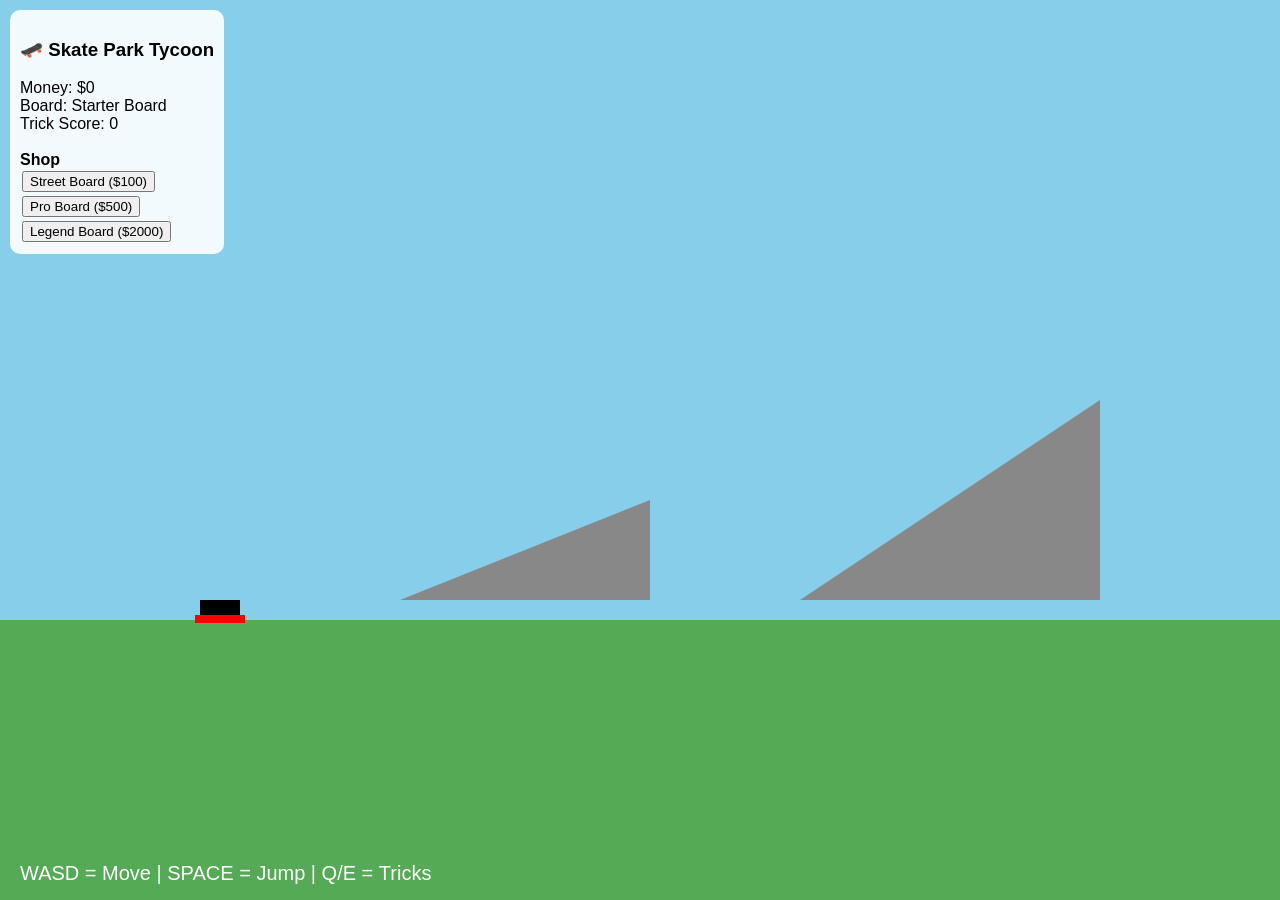
==== index.html @ b14d443d "index.html" ====
<!DOCTYPE html>
<html>
<head>
<meta charset="UTF-8">
<title>Skate Park Tycoon</title>
<style>
body{
    margin:0;
    background:#87CEEB;
    overflow:hidden;
    font-family:Arial;
}
#ui{
    position:absolute;
    top:10px;
    left:10px;
    background:rgba(255,255,255,0.9);
    padding:10px;
    border-radius:10px;
}
button{
    margin:2px;
}
canvas{
    display:block;
}
</style>
</head>
<body>

<div id="ui">
    <h3>🛹 Skate Park Tycoon</h3>
    Money: $<span id="money">0</span><br>
    Board: <span id="boardName">Starter Board</span><br>
    Trick Score: <span id="score">0</span><br><br>

    <b>Shop</b><br>
    <button onclick="buyBoard(1)">Street Board ($100)</button><br>
    <button onclick="buyBoard(2)">Pro Board ($500)</button><br>
    <button onclick="buyBoard(3)">Legend Board ($2000)</button>
</div>

<canvas id="game"></canvas>

<script>
const canvas = document.getElementById("game");
const ctx = canvas.getContext("2d");

canvas.width = window.innerWidth;
canvas.height = window.innerHeight;

let money = 0;
let trickScore = 0;

let boardMultiplier = 1;
let boardName = "Starter Board";

const player = {
    x: 100,
    y: 300,
    w: 40,
    h: 20,
    speed: 0,
    vy: 0,
    grounded: false
};

const keys = {};

document.addEventListener("keydown", e=>{
    keys[e.key.toLowerCase()] = true;

    if(e.key === " " && player.grounded){
        player.vy = -12;
        player.grounded = false;
    }

    // Tricks while in air
    if(!player.grounded){
        if(e.key.toLowerCase() === "q"){
            trickScore += 50 * boardMultiplier;
        }

        if(e.key.toLowerCase() === "e"){
            trickScore += 75 * boardMultiplier;
        }
    }
});

document.addEventListener("keyup", e=>{
    keys[e.key.toLowerCase()] = false;
});

const ramps = [
    {x:300,y:500,w:250,h:100},
    {x:700,y:400,w:300,h:200},
    {x:1200,y:300,w:350,h:300},
    {x:1800,y:450,w:300,h:150},
    {x:2400,y:250,w:500,h:350}
];

let cameraX = 0;

function buyBoard(type){

    if(type===1 && money>=100){
        money-=100;
        boardMultiplier=2;
        boardName="Street Board";
    }

    if(type===2 && money>=500){
        money-=500;
        boardMultiplier=4;
        boardName="Pro Board";
    }

    if(type===3 && money>=2000){
        money-=2000;
        boardMultiplier=8;
        boardName="Legend Board";
    }

    updateUI();
}

function updateUI(){
    document.getElementById("money").textContent=Math.floor(money);
    document.getElementById("score").textContent=Math.floor(trickScore);
    document.getElementById("boardName").textContent=boardName;
}

function update(){

    if(keys["d"]) player.speed += 0.2;
    if(keys["a"]) player.speed -= 0.2;

    player.speed *= 0.98;

    player.x += player.speed;

    player.vy += 0.6;
    player.y += player.vy;

    let ground = 600;

    ramps.forEach(r=>{
        if(
            player.x + player.w > r.x &&
            player.x < r.x + r.w
        ){
            let progress = (player.x-r.x)/r.w;
            let rampHeight = r.y + r.h - (progress*r.h);

            if(player.y + player.h > rampHeight){
                ground = Math.min(ground,rampHeight-player.h);
            }
        }
    });

    if(player.y > ground){
        if(!player.grounded && trickScore>0){
            money += trickScore;
            trickScore = 0;
        }

        player.y = ground;
        player.vy = 0;
        player.grounded = true;
    }

    cameraX = player.x - 200;

    updateUI();
}

function draw(){

    ctx.clearRect(0,0,canvas.width,canvas.height);

    // sky
    ctx.fillStyle="#87CEEB";
    ctx.fillRect(0,0,canvas.width,canvas.height);

    ctx.save();
    ctx.translate(-cameraX,0);

    // ground
    ctx.fillStyle="#55aa55";
    ctx.fillRect(-1000,620,10000,500);

    // ramps
    ramps.forEach(r=>{
        ctx.fillStyle="#888";
        ctx.beginPath();
        ctx.moveTo(r.x,r.y+r.h);
        ctx.lineTo(r.x+r.w,r.y+r.h);
        ctx.lineTo(r.x+r.w,r.y);
        ctx.closePath();
        ctx.fill();
    });

    // player
    ctx.fillStyle="black";
    ctx.fillRect(player.x,player.y,player.w,player.h);

    // skateboard
    ctx.fillStyle="red";
    ctx.fillRect(player.x-5,player.y+15,50,8);

    ctx.restore();

    // controls
    ctx.fillStyle="white";
    ctx.font="20px Arial";
    ctx.fillText("WASD = Move | SPACE = Jump | Q/E = Tricks",20,canvas.height-20);
}

function gameLoop(){
    update();
    draw();
    requestAnimationFrame(gameLoop);
}

gameLoop();
</script>

</body>
</html>
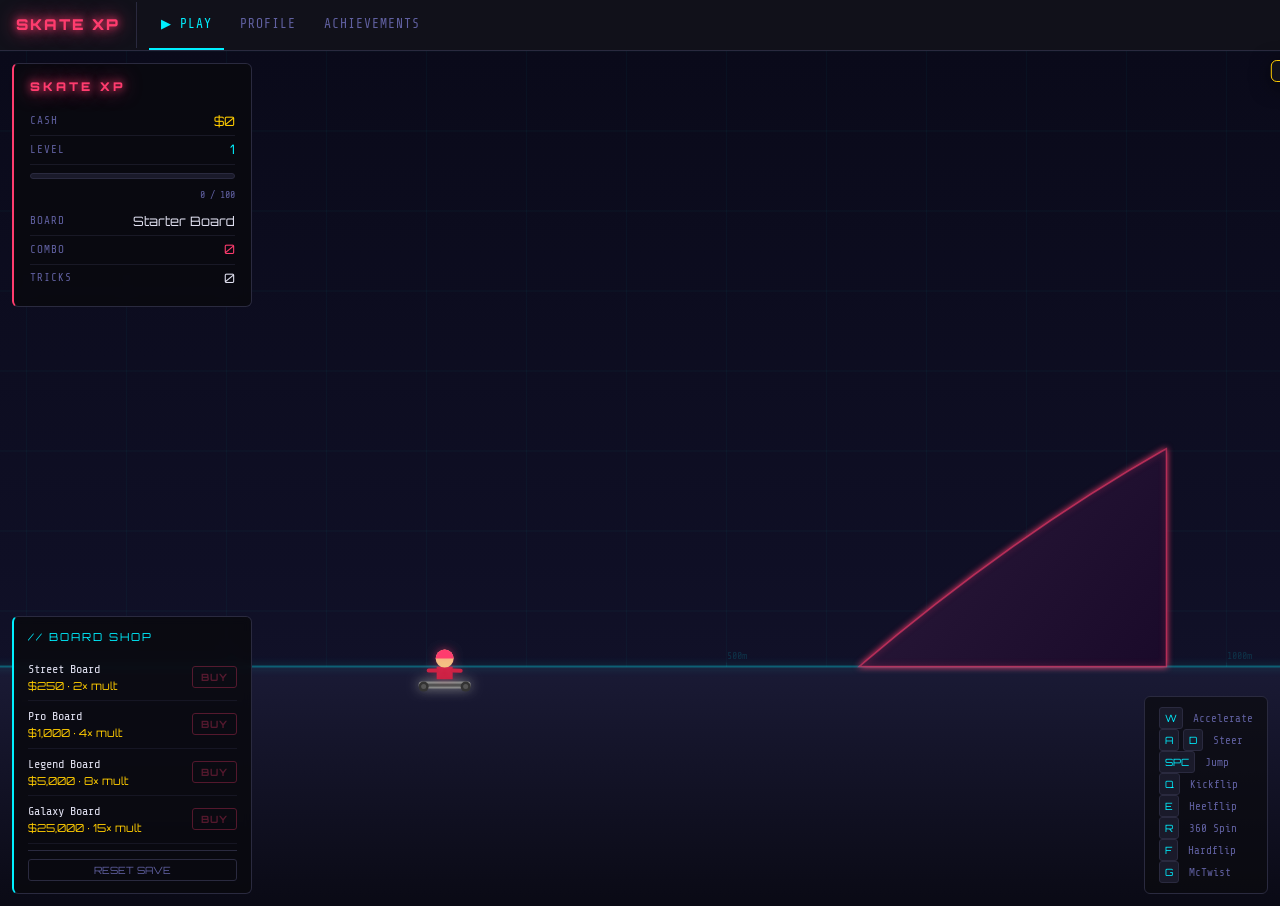
==== commit c007f4bb: "Merge pull request #1 from CameronCodesStuff/main Slight improvments" ====
--- a/index.html
+++ b/index.html
@@ -1,229 +1,114 @@
 <!DOCTYPE html>
-<html>
+<html lang="en">
 <head>
 <meta charset="UTF-8">
-<title>Skate Park Tycoon</title>
-<style>
-body{
-    margin:0;
-    background:#87CEEB;
-    overflow:hidden;
-    font-family:Arial;
-}
-#ui{
-    position:absolute;
-    top:10px;
-    left:10px;
-    background:rgba(255,255,255,0.9);
-    padding:10px;
-    border-radius:10px;
-}
-button{
-    margin:2px;
-}
-canvas{
-    display:block;
-}
-</style>
+<meta name="viewport" content="width=device-width, initial-scale=1">
+<title>Skate XP — Play</title>
+<link rel="stylesheet" href="style.css">
 </head>
 <body>
 
-<div id="ui">
-    <h3>🛹 Skate Park Tycoon</h3>
-    Money: $<span id="money">0</span><br>
-    Board: <span id="boardName">Starter Board</span><br>
-    Trick Score: <span id="score">0</span><br><br>
+<nav class="nav">
+  <div class="nav-logo">SKATE XP</div>
+  <a href="index.html" class="active">▶ PLAY</a>
+  <a href="profile.html">PROFILE</a>
+  <a href="achievements.html">ACHIEVEMENTS</a>
+</nav>
 
-    <b>Shop</b><br>
-    <button onclick="buyBoard(1)">Street Board ($100)</button><br>
-    <button onclick="buyBoard(2)">Pro Board ($500)</button><br>
-    <button onclick="buyBoard(3)">Legend Board ($2000)</button>
+<div id="game-wrap">
+  <canvas id="game-canvas"></canvas>
+
+  
+  <div id="hud">
+    <div class="hud-title">SKATE XP</div>
+
+    <div class="hud-row">
+      <span class="hud-label">Cash</span>
+      <span class="hud-value gold" id="hud-money">$0</span>
+    </div>
+
+    <div class="hud-row">
+      <span class="hud-label">Level</span>
+      <span class="hud-value cyan" id="hud-level">1</span>
+    </div>
+
+    <div class="xp-bar-wrap" title="XP Progress">
+      <div class="xp-bar-fill" id="xp-bar" style="width:0%"></div>
+    </div>
+    <div style="font-size:10px;color:var(--text-dim);text-align:right;margin-bottom:6px" id="hud-xp">0 / 100</div>
+
+    <div class="hud-row">
+      <span class="hud-label">Board</span>
+      <span class="hud-value" id="hud-board">Starter Board</span>
+    </div>
+
+    <div class="hud-row">
+      <span class="hud-label">Combo</span>
+      <span class="hud-value red" id="hud-combo">0</span>
+    </div>
+
+    <div class="hud-row">
+      <span class="hud-label">Tricks</span>
+      <span class="hud-value" id="hud-tricks">0</span>
+    </div>
+  </div>
+
+  
+  <div id="shop-panel">
+    <div class="shop-title">// BOARD SHOP</div>
+
+    <div class="shop-item">
+      <div>
+        <div class="shop-item-name">Street Board</div>
+        <div class="shop-item-price">$250 · 2× mult</div>
+      </div>
+      <button id="buy-board-1" onclick="buyBoard(1)">BUY</button>
+    </div>
+
+    <div class="shop-item">
+      <div>
+        <div class="shop-item-name">Pro Board</div>
+        <div class="shop-item-price">$1,000 · 4× mult</div>
+      </div>
+      <button id="buy-board-2" onclick="buyBoard(2)">BUY</button>
+    </div>
+
+    <div class="shop-item">
+      <div>
+        <div class="shop-item-name">Legend Board</div>
+        <div class="shop-item-price">$5,000 · 8× mult</div>
+      </div>
+      <button id="buy-board-3" onclick="buyBoard(3)">BUY</button>
+    </div>
+
+    <div class="shop-item">
+      <div>
+        <div class="shop-item-name">Galaxy Board</div>
+        <div class="shop-item-price">$25,000 · 15× mult</div>
+      </div>
+      <button id="buy-board-4" onclick="buyBoard(4)">BUY</button>
+    </div>
+
+    <div style="padding-top:8px;border-top:1px solid var(--border);margin-top:6px">
+      <button onclick="resetSave()" style="font-family:var(--font-hud);font-size:10px;background:transparent;border:1px solid var(--border);color:var(--text-dim);padding:4px 8px;border-radius:3px;cursor:pointer;width:100%">RESET SAVE</button>
+    </div>
+  </div>
+
+  
+  <div id="controls-hint">
+    <span class="key">W</span> Accelerate<br>
+    <span class="key">A</span><span class="key">D</span> Steer<br>
+    <span class="key">SPC</span> Jump<br>
+    <span class="key">Q</span> Kickflip<br>
+    <span class="key">E</span> Heelflip<br>
+    <span class="key">R</span> 360 Spin<br>
+    <span class="key">F</span> Hardflip<br>
+    <span class="key">G</span> McTwist
+  </div>
 </div>
 
-<canvas id="game"></canvas>
+<div id="toast"></div>
 
-<script>
-const canvas = document.getElementById("game");
-const ctx = canvas.getContext("2d");
-
-canvas.width = window.innerWidth;
-canvas.height = window.innerHeight;
-
-let money = 0;
-let trickScore = 0;
-
-let boardMultiplier = 1;
-let boardName = "Starter Board";
-
-const player = {
-    x: 100,
-    y: 300,
-    w: 40,
-    h: 20,
-    speed: 0,
-    vy: 0,
-    grounded: false
-};
-
-const keys = {};
-
-document.addEventListener("keydown", e=>{
-    keys[e.key.toLowerCase()] = true;
-
-    if(e.key === " " && player.grounded){
-        player.vy = -12;
-        player.grounded = false;
-    }
-
-    // Tricks while in air
-    if(!player.grounded){
-        if(e.key.toLowerCase() === "q"){
-            trickScore += 50 * boardMultiplier;
-        }
-
-        if(e.key.toLowerCase() === "e"){
-            trickScore += 75 * boardMultiplier;
-        }
-    }
-});
-
-document.addEventListener("keyup", e=>{
-    keys[e.key.toLowerCase()] = false;
-});
-
-const ramps = [
-    {x:300,y:500,w:250,h:100},
-    {x:700,y:400,w:300,h:200},
-    {x:1200,y:300,w:350,h:300},
-    {x:1800,y:450,w:300,h:150},
-    {x:2400,y:250,w:500,h:350}
-];
-
-let cameraX = 0;
-
-function buyBoard(type){
-
-    if(type===1 && money>=100){
-        money-=100;
-        boardMultiplier=2;
-        boardName="Street Board";
-    }
-
-    if(type===2 && money>=500){
-        money-=500;
-        boardMultiplier=4;
-        boardName="Pro Board";
-    }
-
-    if(type===3 && money>=2000){
-        money-=2000;
-        boardMultiplier=8;
-        boardName="Legend Board";
-    }
-
-    updateUI();
-}
-
-function updateUI(){
-    document.getElementById("money").textContent=Math.floor(money);
-    document.getElementById("score").textContent=Math.floor(trickScore);
-    document.getElementById("boardName").textContent=boardName;
-}
-
-function update(){
-
-    if(keys["d"]) player.speed += 0.2;
-    if(keys["a"]) player.speed -= 0.2;
-
-    player.speed *= 0.98;
-
-    player.x += player.speed;
-
-    player.vy += 0.6;
-    player.y += player.vy;
-
-    let ground = 600;
-
-    ramps.forEach(r=>{
-        if(
-            player.x + player.w > r.x &&
-            player.x < r.x + r.w
-        ){
-            let progress = (player.x-r.x)/r.w;
-            let rampHeight = r.y + r.h - (progress*r.h);
-
-            if(player.y + player.h > rampHeight){
-                ground = Math.min(ground,rampHeight-player.h);
-            }
-        }
-    });
-
-    if(player.y > ground){
-        if(!player.grounded && trickScore>0){
-            money += trickScore;
-            trickScore = 0;
-        }
-
-        player.y = ground;
-        player.vy = 0;
-        player.grounded = true;
-    }
-
-    cameraX = player.x - 200;
-
-    updateUI();
-}
-
-function draw(){
-
-    ctx.clearRect(0,0,canvas.width,canvas.height);
-
-    // sky
-    ctx.fillStyle="#87CEEB";
-    ctx.fillRect(0,0,canvas.width,canvas.height);
-
-    ctx.save();
-    ctx.translate(-cameraX,0);
-
-    // ground
-    ctx.fillStyle="#55aa55";
-    ctx.fillRect(-1000,620,10000,500);
-
-    // ramps
-    ramps.forEach(r=>{
-        ctx.fillStyle="#888";
-        ctx.beginPath();
-        ctx.moveTo(r.x,r.y+r.h);
-        ctx.lineTo(r.x+r.w,r.y+r.h);
-        ctx.lineTo(r.x+r.w,r.y);
-        ctx.closePath();
-        ctx.fill();
-    });
-
-    // player
-    ctx.fillStyle="black";
-    ctx.fillRect(player.x,player.y,player.w,player.h);
-
-    // skateboard
-    ctx.fillStyle="red";
-    ctx.fillRect(player.x-5,player.y+15,50,8);
-
-    ctx.restore();
-
-    // controls
-    ctx.fillStyle="white";
-    ctx.font="20px Arial";
-    ctx.fillText("WASD = Move | SPACE = Jump | Q/E = Tricks",20,canvas.height-20);
-}
-
-function gameLoop(){
-    update();
-    draw();
-    requestAnimationFrame(gameLoop);
-}
-
-gameLoop();
-</script>
-
+<script src="game.js"></script>
 </body>
 </html>
--- a/style.css
+++ b/style.css
@@ -0,0 +1,561 @@
+@import url('https://fonts.googleapis.com/css2?family=Orbitron:wght@400;700;900&family=Share+Tech+Mono&display=swap');
+
+:root {
+  --bg:        #0a0a0f;
+  --surface:   #11111a;
+  --surface2:  #1a1a2a;
+  --border:    #2a2a3f;
+  --accent:    #ff3c6e;
+  --accent2:   #00f0ff;
+  --accent3:   #ffcc00;
+  --text:      #e0e0f0;
+  --text-dim:  #6060a0;
+  --neon-glow: 0 0 8px var(--accent), 0 0 20px var(--accent);
+  --cyan-glow: 0 0 8px var(--accent2), 0 0 20px var(--accent2);
+  --gold-glow: 0 0 8px var(--accent3), 0 0 20px var(--accent3);
+  --font-hud:  'Orbitron', sans-serif;
+  --font-mono: 'Share Tech Mono', monospace;
+}
+
+*, *::before, *::after { box-sizing: border-box; margin: 0; padding: 0; }
+
+body {
+  background: var(--bg);
+  color: var(--text);
+  font-family: var(--font-mono);
+  font-size: 14px;
+  line-height: 1.5;
+  min-height: 100vh;
+}
+
+::-webkit-scrollbar { width: 6px; }
+::-webkit-scrollbar-track { background: var(--surface); }
+::-webkit-scrollbar-thumb { background: var(--border); border-radius: 3px; }
+::-webkit-scrollbar-thumb:hover { background: var(--accent); }
+
+.nav {
+  display: flex;
+  align-items: center;
+  gap: 4px;
+  background: var(--surface);
+  border-bottom: 1px solid var(--border);
+  padding: 0 16px;
+  position: sticky;
+  top: 0;
+  z-index: 100;
+}
+
+.nav-logo {
+  font-family: var(--font-hud);
+  font-size: 15px;
+  font-weight: 900;
+  color: var(--accent);
+  text-shadow: var(--neon-glow);
+  padding: 12px 16px 12px 0;
+  margin-right: 8px;
+  border-right: 1px solid var(--border);
+  letter-spacing: 2px;
+}
+
+.nav a {
+  color: var(--text-dim);
+  text-decoration: none;
+  font-family: var(--font-mono);
+  font-size: 13px;
+  padding: 14px 12px;
+  border-bottom: 2px solid transparent;
+  transition: color .15s, border-color .15s;
+  letter-spacing: 1px;
+}
+
+.nav a:hover { color: var(--text); border-color: var(--border); }
+.nav a.active { color: var(--accent2); border-color: var(--accent2); }
+
+.btn {
+  display: inline-block;
+  font-family: var(--font-hud);
+  font-size: 11px;
+  font-weight: 700;
+  letter-spacing: 1.5px;
+  text-transform: uppercase;
+  padding: 8px 16px;
+  border-radius: 4px;
+  border: none;
+  cursor: pointer;
+  transition: all .15s;
+  text-decoration: none;
+}
+
+.btn-primary {
+  background: var(--accent);
+  color: #fff;
+  box-shadow: 0 0 10px rgba(255,60,110,.4);
+}
+.btn-primary:hover {
+  background: #ff5a84;
+  box-shadow: var(--neon-glow);
+  transform: translateY(-1px);
+}
+
+.btn-cyan {
+  background: transparent;
+  color: var(--accent2);
+  border: 1px solid var(--accent2);
+  box-shadow: 0 0 6px rgba(0,240,255,.2);
+}
+.btn-cyan:hover {
+  background: rgba(0,240,255,.1);
+  box-shadow: var(--cyan-glow);
+  transform: translateY(-1px);
+}
+
+.btn-ghost {
+  background: transparent;
+  color: var(--text-dim);
+  border: 1px solid var(--border);
+}
+.btn-ghost:hover {
+  color: var(--text);
+  border-color: var(--text-dim);
+}
+
+.btn-gold {
+  background: var(--accent3);
+  color: #000;
+  font-weight: 900;
+}
+.btn-gold:hover {
+  box-shadow: var(--gold-glow);
+  transform: translateY(-1px);
+}
+
+.btn:disabled {
+  opacity: .4;
+  cursor: not-allowed;
+  transform: none !important;
+  box-shadow: none !important;
+}
+
+.card {
+  background: var(--surface);
+  border: 1px solid var(--border);
+  border-radius: 8px;
+  padding: 20px;
+}
+
+.card-accent-top { border-top: 2px solid var(--accent); }
+.card-accent-cyan { border-top: 2px solid var(--accent2); }
+.card-accent-gold { border-top: 2px solid var(--accent3); }
+
+#hud {
+  position: absolute;
+  top: 12px;
+  left: 12px;
+  background: rgba(10,10,15,.88);
+  border: 1px solid var(--border);
+  border-left: 2px solid var(--accent);
+  border-radius: 6px;
+  padding: 14px 16px;
+  width: 240px;
+  backdrop-filter: blur(4px);
+  z-index: 10;
+}
+
+.hud-title {
+  font-family: var(--font-hud);
+  font-size: 12px;
+  font-weight: 900;
+  color: var(--accent);
+  text-shadow: var(--neon-glow);
+  letter-spacing: 3px;
+  margin-bottom: 12px;
+  text-transform: uppercase;
+}
+
+.hud-row {
+  display: flex;
+  justify-content: space-between;
+  align-items: center;
+  padding: 4px 0;
+  border-bottom: 1px solid rgba(42,42,63,.5);
+}
+.hud-row:last-child { border-bottom: none; }
+
+.hud-label { color: var(--text-dim); font-size: 11px; letter-spacing: 1px; text-transform: uppercase; }
+.hud-value { font-family: var(--font-hud); font-size: 13px; color: var(--text); }
+.hud-value.gold { color: var(--accent3); }
+.hud-value.cyan { color: var(--accent2); }
+.hud-value.red  { color: var(--accent); }
+
+.xp-bar-wrap {
+  margin: 8px 0;
+  background: var(--surface2);
+  border: 1px solid var(--border);
+  border-radius: 3px;
+  height: 6px;
+  overflow: hidden;
+}
+.xp-bar-fill {
+  height: 100%;
+  background: linear-gradient(90deg, var(--accent2), var(--accent));
+  border-radius: 3px;
+  transition: width .3s;
+  box-shadow: 0 0 6px var(--accent2);
+}
+
+#combo-display {
+  position: absolute;
+  top: 50%;
+  left: 50%;
+  transform: translate(-50%, -50%);
+  font-family: var(--font-hud);
+  font-size: 48px;
+  font-weight: 900;
+  color: var(--accent3);
+  text-shadow: var(--gold-glow);
+  pointer-events: none;
+  opacity: 0;
+  transition: opacity .3s;
+  text-align: center;
+  z-index: 20;
+}
+
+#combo-display.visible { opacity: 1; }
+
+#trick-popup {
+  position: absolute;
+  top: 40%;
+  left: 50%;
+  transform: translate(-50%, -50%);
+  font-family: var(--font-hud);
+  font-size: 22px;
+  font-weight: 700;
+  color: var(--accent2);
+  text-shadow: var(--cyan-glow);
+  pointer-events: none;
+  opacity: 0;
+  transition: opacity .15s, transform .15s;
+  z-index: 20;
+  white-space: nowrap;
+}
+
+#trick-popup.pop {
+  opacity: 1;
+  transform: translate(-50%, -60%);
+}
+
+#shop-panel {
+  position: absolute;
+  bottom: 12px;
+  left: 12px;
+  background: rgba(10,10,15,.88);
+  border: 1px solid var(--border);
+  border-left: 2px solid var(--accent2);
+  border-radius: 6px;
+  padding: 12px 14px;
+  width: 240px;
+  backdrop-filter: blur(4px);
+  z-index: 10;
+}
+
+.shop-title {
+  font-family: var(--font-hud);
+  font-size: 11px;
+  color: var(--accent2);
+  letter-spacing: 2px;
+  margin-bottom: 8px;
+}
+
+.shop-item {
+  display: flex;
+  justify-content: space-between;
+  align-items: center;
+  padding: 6px 0;
+  border-bottom: 1px solid rgba(42,42,63,.4);
+}
+.shop-item:last-child { border-bottom: none; }
+
+.shop-item-name { font-size: 12px; color: var(--text); }
+.shop-item-price { font-family: var(--font-hud); font-size: 11px; color: var(--accent3); }
+
+.shop-item button {
+  font-family: var(--font-hud);
+  font-size: 10px;
+  font-weight: 700;
+  padding: 4px 8px;
+  border-radius: 3px;
+  border: 1px solid var(--accent);
+  background: transparent;
+  color: var(--accent);
+  cursor: pointer;
+  transition: all .15s;
+  letter-spacing: 1px;
+}
+.shop-item button:hover { background: var(--accent); color: #fff; box-shadow: var(--neon-glow); }
+.shop-item button:disabled { opacity: .3; cursor: not-allowed; }
+.shop-item button.owned { border-color: var(--accent3); color: var(--accent3); }
+
+#controls-hint {
+  position: absolute;
+  bottom: 12px;
+  right: 12px;
+  background: rgba(10,10,15,.7);
+  border: 1px solid var(--border);
+  border-radius: 6px;
+  padding: 10px 14px;
+  font-size: 11px;
+  color: var(--text-dim);
+  line-height: 1.8;
+  z-index: 10;
+}
+#controls-hint .key {
+  display: inline-block;
+  background: var(--surface2);
+  border: 1px solid var(--border);
+  border-radius: 3px;
+  padding: 1px 5px;
+  font-family: var(--font-hud);
+  font-size: 10px;
+  color: var(--accent2);
+  margin-right: 4px;
+}
+
+canvas {
+  display: block;
+  width: 100%;
+  height: 100%;
+}
+
+#game-wrap {
+  position: relative;
+  width: 100vw;
+  height: calc(100vh - 45px);
+  overflow: hidden;
+}
+
+.profile-page {
+  max-width: 760px;
+  margin: 0 auto;
+  padding: 32px 20px;
+}
+
+.profile-header {
+  display: flex;
+  align-items: center;
+  gap: 24px;
+  margin-bottom: 28px;
+}
+
+.avatar-display {
+  width: 90px;
+  height: 90px;
+  background: var(--surface2);
+  border: 2px solid var(--accent);
+  border-radius: 50%;
+  display: flex;
+  align-items: center;
+  justify-content: center;
+  font-size: 44px;
+  box-shadow: var(--neon-glow);
+  flex-shrink: 0;
+  cursor: pointer;
+  transition: transform .15s;
+}
+.avatar-display:hover { transform: scale(1.05); }
+
+.profile-meta h1 {
+  font-family: var(--font-hud);
+  font-size: 22px;
+  font-weight: 900;
+  color: var(--text);
+  letter-spacing: 2px;
+}
+.profile-meta .subtitle { color: var(--text-dim); font-size: 12px; margin-top: 4px; }
+
+.stats-grid {
+  display: grid;
+  grid-template-columns: repeat(auto-fill, minmax(180px, 1fr));
+  gap: 12px;
+  margin: 20px 0;
+}
+
+.stat-card {
+  background: var(--surface);
+  border: 1px solid var(--border);
+  border-radius: 6px;
+  padding: 14px;
+}
+.stat-card .label { font-size: 11px; color: var(--text-dim); letter-spacing: 1px; text-transform: uppercase; margin-bottom: 6px; }
+.stat-card .value { font-family: var(--font-hud); font-size: 20px; font-weight: 700; }
+.stat-card .value.gold { color: var(--accent3); }
+.stat-card .value.cyan { color: var(--accent2); }
+.stat-card .value.red  { color: var(--accent); }
+
+.avatar-picker {
+  display: flex;
+  flex-wrap: wrap;
+  gap: 10px;
+  margin: 16px 0;
+}
+
+.avatar-opt {
+  width: 56px;
+  height: 56px;
+  background: var(--surface2);
+  border: 2px solid var(--border);
+  border-radius: 50%;
+  display: flex;
+  align-items: center;
+  justify-content: center;
+  font-size: 28px;
+  cursor: pointer;
+  transition: border-color .15s, transform .15s, box-shadow .15s;
+}
+.avatar-opt:hover { transform: scale(1.1); border-color: var(--text-dim); }
+.avatar-opt.selected { border-color: var(--accent3); box-shadow: var(--gold-glow); }
+
+.form-row {
+  display: flex;
+  gap: 10px;
+  align-items: center;
+  margin: 12px 0;
+}
+
+.input {
+  background: var(--surface2);
+  border: 1px solid var(--border);
+  border-radius: 4px;
+  padding: 9px 13px;
+  color: var(--text);
+  font-family: var(--font-mono);
+  font-size: 14px;
+  outline: none;
+  transition: border-color .15s;
+  flex: 1;
+}
+.input:focus { border-color: var(--accent2); }
+.input::placeholder { color: var(--text-dim); }
+
+.ach-page { max-width: 1100px; margin: 0 auto; padding: 32px 20px; }
+
+.ach-header {
+  margin-bottom: 24px;
+  display: flex;
+  align-items: center;
+  justify-content: space-between;
+  flex-wrap: wrap;
+  gap: 12px;
+}
+
+.ach-header h1 {
+  font-family: var(--font-hud);
+  font-size: 20px;
+  font-weight: 900;
+  color: var(--accent3);
+  text-shadow: var(--gold-glow);
+  letter-spacing: 3px;
+}
+
+.progress-bar-wrap {
+  background: var(--surface2);
+  border: 1px solid var(--border);
+  border-radius: 4px;
+  height: 8px;
+  overflow: hidden;
+  margin: 8px 0;
+  width: 300px;
+  max-width: 100%;
+}
+.progress-bar-fill {
+  height: 100%;
+  background: linear-gradient(90deg, var(--accent3), var(--accent));
+  transition: width .4s;
+  box-shadow: 0 0 6px var(--accent3);
+}
+
+.ach-grid {
+  display: grid;
+  grid-template-columns: repeat(auto-fill, minmax(260px, 1fr));
+  gap: 14px;
+}
+
+.ach-card {
+  background: var(--surface);
+  border: 1px solid var(--border);
+  border-radius: 8px;
+  padding: 16px;
+  display: flex;
+  gap: 14px;
+  align-items: flex-start;
+  transition: border-color .15s, background .15s;
+}
+
+.ach-card.unlocked {
+  border-color: var(--accent3);
+  background: rgba(255,204,0,.05);
+}
+
+.ach-card.locked { opacity: .55; }
+
+.ach-icon {
+  font-size: 34px;
+  flex-shrink: 0;
+  line-height: 1;
+}
+
+.ach-info { flex: 1; }
+.ach-title { font-family: var(--font-hud); font-size: 13px; font-weight: 700; color: var(--text); margin-bottom: 4px; }
+.ach-desc { font-size: 12px; color: var(--text-dim); line-height: 1.4; }
+.ach-status { margin-top: 8px; font-size: 11px; font-weight: 700; font-family: var(--font-hud); }
+.ach-card.unlocked .ach-status { color: var(--accent3); }
+.ach-card.locked .ach-status { color: var(--text-dim); }
+
+.page-header {
+  padding: 24px 20px 0;
+  border-bottom: 1px solid var(--border);
+  margin-bottom: 28px;
+}
+.page-header h1 {
+  font-family: var(--font-hud);
+  font-size: 18px;
+  font-weight: 900;
+  letter-spacing: 3px;
+  color: var(--text);
+  text-transform: uppercase;
+}
+.page-header .breadcrumb { font-size: 12px; color: var(--text-dim); margin-top: 4px; padding-bottom: 16px; }
+
+.divider { border: none; border-top: 1px solid var(--border); margin: 20px 0; }
+
+#toast {
+  position: fixed;
+  top: 60px;
+  right: 16px;
+  background: var(--surface);
+  border: 1px solid var(--accent3);
+  border-radius: 6px;
+  padding: 10px 16px;
+  font-family: var(--font-hud);
+  font-size: 12px;
+  color: var(--accent3);
+  z-index: 999;
+  transform: translateX(120%);
+  transition: transform .25s;
+  box-shadow: 0 4px 20px rgba(0,0,0,.5);
+}
+#toast.show { transform: translateX(0); }
+
+.section-label {
+  font-family: var(--font-hud);
+  font-size: 11px;
+  color: var(--text-dim);
+  letter-spacing: 2px;
+  text-transform: uppercase;
+  margin-bottom: 12px;
+}
+
+@media (max-width: 600px) {
+  #hud { width: 200px; }
+  #shop-panel { width: 200px; }
+  .stats-grid { grid-template-columns: 1fr 1fr; }
+}
